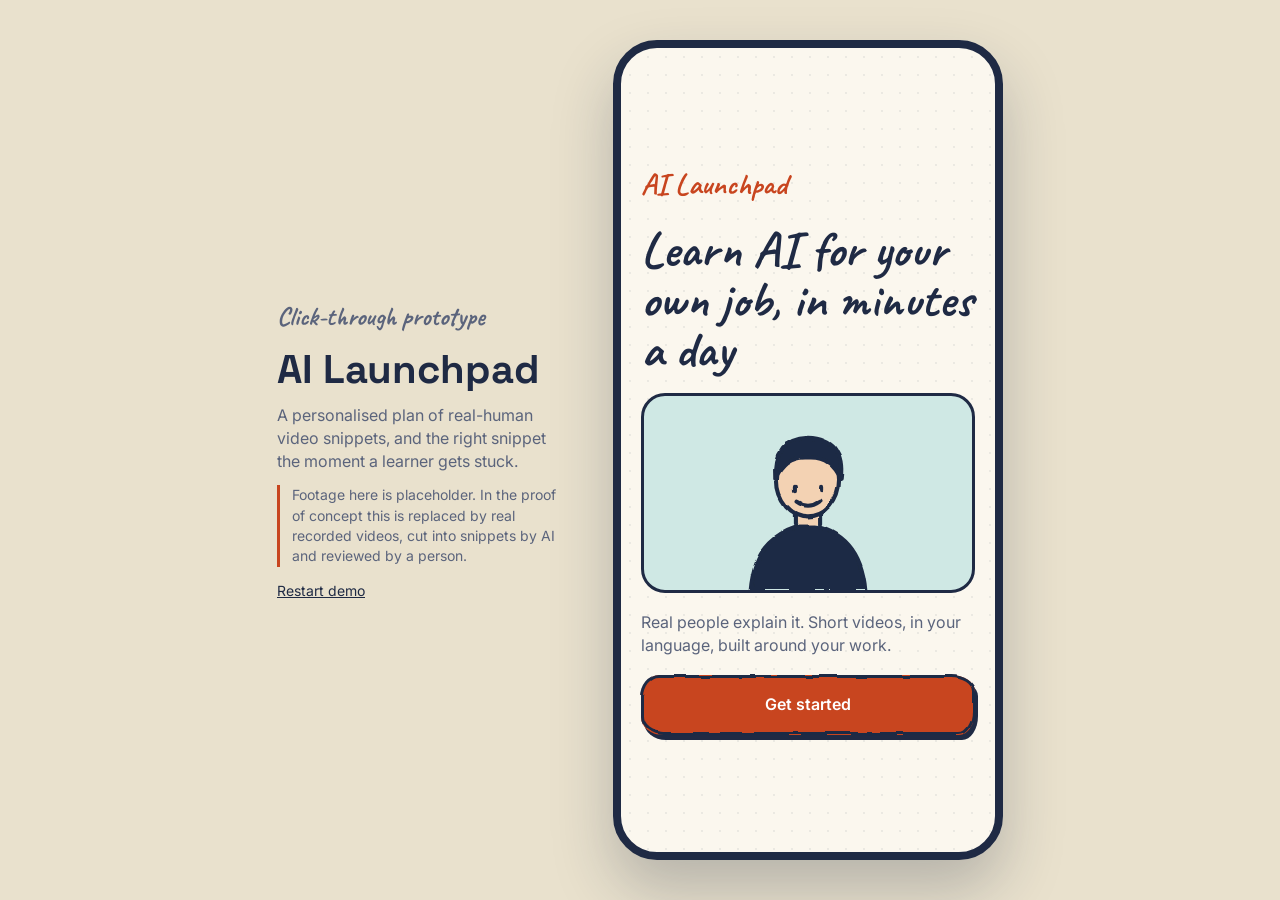
==== index.html @ 14c9eadf "Add click-through prototype: onboarding, plan, snippet player, I'm-stuck finder, progress, cohort St" ====
<!doctype html>
<html lang="en">
<head>
<meta charset="utf-8">
<meta name="viewport" content="width=device-width, initial-scale=1, viewport-fit=cover">
<meta name="theme-color" content="#FBF7EE">
<title>AI Launchpad: click-through prototype</title>
<link rel="preconnect" href="https://fonts.googleapis.com">
<link rel="preconnect" href="https://fonts.gstatic.com" crossorigin>
<link href="https://fonts.googleapis.com/css2?family=Caveat:wght@600;700&family=Inter:wght@400;500;600&family=Noto+Sans+Devanagari:wght@400;600&family=Noto+Sans+Telugu:wght@400;600&family=Space+Grotesk:wght@500;700&display=swap" rel="stylesheet">
<link rel="stylesheet" href="css/style.css">
</head>
<body>
<svg width="0" height="0" style="position:absolute" aria-hidden="true">
  <filter id="wobble" x="-5%" y="-5%" width="110%" height="110%">
    <feTurbulence type="fractalNoise" baseFrequency="0.04" numOctaves="2" seed="4" result="n"/>
    <feDisplacementMap in="SourceGraphic" in2="n" scale="4" xChannelSelector="R" yChannelSelector="G"/>
  </filter>
</svg>

<aside class="side">
  <p class="side-tag">Click-through prototype</p>
  <h1>AI Launchpad</h1>
  <p>A personalised plan of real-human video snippets, and the right snippet the moment a learner gets stuck.</p>
  <p class="side-note">Footage here is placeholder. In the proof of concept this is replaced by real recorded videos, cut into snippets by AI and reviewed by a person.</p>
  <button id="restart" class="link">Restart demo</button>
</aside>

<main class="phone" id="phone">
  <div id="app" class="app" aria-live="polite"></div>
</main>

<script src="js/data.js"></script>
<script src="js/app.js"></script>
</body>
</html>
---- css/style.css ----
:root {
  --paper: #FBF7EE; --card: #FFFDF7; --sand: #F3EAD3; --ink: #1F2A44; --mute: #5B647C;
  --rust: #C8451F; --teal: #1B6F6A; --mint: #CFE8E4; --peach: #F9D9C8; --sun: #F6D97A;
  --line: #1F2A44; --good: #1B6F6A; --bad: #B3321A;
  --font: "Inter", "Noto Sans Devanagari", "Noto Sans Telugu", system-ui, sans-serif;
  --head: "Space Grotesk", "Noto Sans Devanagari", "Noto Sans Telugu", system-ui, sans-serif;
  --hand: "Caveat", "Noto Sans Devanagari", "Noto Sans Telugu", cursive;
}
* { box-sizing: border-box; margin: 0; padding: 0; -webkit-tap-highlight-color: transparent; }
html, body { height: 100%; }
body { background: #E9E1CD; color: var(--ink); font-family: var(--font); font-size: 16px; line-height: 1.45;
  display: flex; align-items: center; justify-content: center; gap: 56px; }
button { font: inherit; color: inherit; cursor: pointer; border: none; background: none; }
button:focus-visible, input:focus-visible { outline: 3px solid var(--rust); outline-offset: 2px; }

.side { width: 280px; display: none; }
.side-tag { font-family: var(--hand); font-size: 26px; color: var(--rust); font-weight: 700; }
.side h1 { font-family: var(--head); font-size: 40px; line-height: 1.1; margin: 4px 0 12px; }
.side p { color: var(--mute); margin-bottom: 12px; }
.side-note { font-size: 14px; border-left: 3px solid var(--rust); padding-left: 12px; }
.link { color: var(--ink); text-decoration: underline; font-size: 14px; }

.phone { width: 100%; height: 100%; background: var(--paper); position: relative; overflow: hidden; }
@media (min-width: 900px) {
  .side { display: block; }
  .phone { width: 390px; height: min(820px, 94vh); border: 8px solid var(--ink); border-radius: 44px; box-shadow: 0 30px 60px rgba(31,42,68,.25); }
}
.app { height: 100%; display: flex; flex-direction: column; position: relative; }
.screen { flex: 1; overflow-y: auto; padding: 22px 20px 24px; display: flex; flex-direction: column; gap: 14px; animation: in .22s ease-out; }
@keyframes in { from { opacity: 0; transform: translateY(8px); } to { opacity: 1; transform: none; } }
@media (prefers-reduced-motion: reduce) { .screen, .sheet, .toast { animation: none !important; } }

h2 { font-family: var(--head); font-size: 28px; line-height: 1.15; }
h3 { font-family: var(--head); font-size: 18px; line-height: 1.25; }
.sub { color: var(--mute); }
.hand { font-family: var(--hand); font-size: 26px; font-weight: 700; color: var(--rust); line-height: 1.1; }
.row { display: flex; align-items: center; gap: 10px; }
.spread { justify-content: space-between; }
.grow { flex: 1; }
.stack { display: flex; flex-direction: column; gap: 10px; }

.btn { display: block; width: 100%; padding: 15px 18px; border-radius: 16px; font-weight: 600; text-align: center;
  background: var(--rust); color: #fff; border: 3px solid var(--ink); box-shadow: 0 4px 0 var(--ink); transition: transform .08s, box-shadow .08s; }
.btn:active { transform: translateY(3px); box-shadow: 0 1px 0 var(--ink); }
.btn.ghost { background: var(--card); color: var(--ink); }
.btn.teal { background: var(--teal); }
.btn[disabled] { opacity: .5; box-shadow: none; }

.choice { width: 100%; text-align: left; padding: 14px 16px; border-radius: 16px; background: var(--card); border: 3px solid var(--ink);
  display: flex; align-items: center; gap: 12px; font-weight: 500; }
.choice .ic { font-size: 24px; width: 34px; text-align: center; }
.choice.on { background: var(--peach); box-shadow: 0 3px 0 var(--ink); }
.choice.off { border-style: dashed; opacity: .6; cursor: default; }
.choice small { margin-left: auto; color: var(--mute); font-weight: 500; }
.choice .sm { font-size: 13px; color: var(--mute); display: block; font-weight: 400; }

.dots { display: flex; gap: 6px; }
.dots i { height: 6px; flex: 1; border-radius: 3px; background: var(--sand); }
.dots i.on { background: var(--rust); }

.hero { display: flex; flex-direction: column; justify-content: center; gap: 18px; flex: 1; }
.hero .logo { font-family: var(--hand); font-size: 30px; color: var(--rust); font-weight: 700; }
.hero h1 { font-family: var(--head); font-size: 36px; line-height: 1.1; }
.hero svg { width: 100%; max-width: 280px; align-self: center; }

.mins { display: flex; gap: 10px; }
.mins .choice { flex-direction: column; justify-content: center; text-align: center; padding: 20px 8px; gap: 2px; }
.mins b { font-family: var(--head); font-size: 32px; }

/* top bar and tab bar */
.top { display: flex; align-items: center; gap: 10px; padding: 14px 20px 6px; }
.pill { display: inline-flex; align-items: center; gap: 6px; padding: 4px 12px; border-radius: 99px; border: 2px solid var(--ink); background: var(--card); font-weight: 600; font-size: 14px; }
.tabs { display: flex; border-top: 3px solid var(--ink); background: var(--card); padding: 6px 8px calc(6px + env(safe-area-inset-bottom)); }
.tabs button { flex: 1; padding: 8px 4px; border-radius: 12px; font-size: 12px; font-weight: 600; color: var(--mute); display: flex; flex-direction: column; align-items: center; gap: 2px; }
.tabs button span { font-size: 22px; }
.tabs button.on { color: var(--rust); background: var(--peach); }

/* plan */
.day { display: flex; gap: 12px; align-items: center; padding: 14px; border-radius: 18px; background: var(--card); border: 3px solid var(--ink); text-align: left; width: 100%; }
.day.today { background: var(--peach); box-shadow: 0 4px 0 var(--ink); }
.day.locked { border-style: dashed; opacity: .75; }
.day .dn { font-family: var(--hand); font-size: 24px; font-weight: 700; width: 44px; color: var(--rust); }
.day .tag { font-size: 12px; color: var(--mute); font-weight: 600; text-transform: uppercase; letter-spacing: .04em; }
.day .chk { width: 28px; height: 28px; border-radius: 50%; border: 3px solid var(--ink); display: grid; place-items: center; font-size: 14px; flex: none; }
.day .chk.ok { background: var(--teal); color: #fff; }
.stat-row { display: flex; gap: 10px; }
.stat { flex: 1; background: var(--card); border: 3px solid var(--ink); border-radius: 16px; padding: 12px; text-align: center; }
.stat b { display: block; font-family: var(--head); font-size: 28px; line-height: 1; }
.stat span { font-size: 12px; color: var(--mute); }
.note { background: var(--sand); border: 2px dashed var(--ink); border-radius: 14px; padding: 10px 12px; font-size: 13px; color: var(--mute); }

/* player */
.player { display: flex; flex-direction: column; height: 100%; background: var(--paper); }
.stage { position: relative; background: var(--mint); aspect-ratio: 16/10; display: grid; place-items: end center; border-bottom: 3px solid var(--ink); overflow: hidden; }
.stage svg.person { height: 88%; filter: url(#wobble); }
.stage .badge { position: absolute; top: 10px; left: 10px; background: var(--card); border: 2px solid var(--ink); border-radius: 99px; padding: 2px 10px; font-size: 12px; font-weight: 600; }
.stage .ph { position: absolute; top: 10px; right: 10px; background: var(--sun); border: 2px solid var(--ink); border-radius: 8px; padding: 2px 8px; font-size: 11px; font-weight: 600; }
.stage video { width: 100%; height: 100%; object-fit: cover; }
.caption { position: absolute; left: 10px; right: 10px; bottom: 10px; background: rgba(31,42,68,.88); color: #fff; padding: 8px 12px; border-radius: 10px; font-size: 14px; line-height: 1.35; min-height: 40px; }
.bar { height: 8px; background: var(--sand); border-bottom: 2px solid var(--ink); cursor: pointer; }
.bar i { display: block; height: 100%; background: var(--rust); width: 0; }
.controls { display: flex; align-items: center; gap: 10px; padding: 12px 20px 4px; }
.round { width: 52px; height: 52px; border-radius: 50%; background: var(--rust); color: #fff; border: 3px solid var(--ink); font-size: 20px; flex: none; box-shadow: 0 3px 0 var(--ink); }
.chip { padding: 6px 12px; border-radius: 99px; border: 2px solid var(--ink); background: var(--card); font-size: 13px; font-weight: 600; }
.chip.on { background: var(--sun); }
.meta { padding: 4px 20px 10px; }
.player .foot { margin-top: auto; padding: 12px 20px calc(16px + env(safe-area-inset-bottom)); display: flex; flex-direction: column; gap: 10px; }
.stuck-btn { background: var(--sun); color: var(--ink); }

/* sheet */
.scrim { position: absolute; inset: 0; background: rgba(31,42,68,.45); display: flex; align-items: flex-end; z-index: 5; }
.sheet { width: 100%; max-height: 88%; overflow-y: auto; background: var(--paper); border: 3px solid var(--ink); border-bottom: none; border-radius: 26px 26px 0 0; padding: 18px 20px calc(20px + env(safe-area-inset-bottom)); display: flex; flex-direction: column; gap: 12px; animation: up .22s ease-out; }
@keyframes up { from { transform: translateY(40px); opacity: 0; } to { transform: none; opacity: 1; } }
.grab { width: 44px; height: 5px; border-radius: 3px; background: var(--ink); align-self: center; opacity: .3; }
.qbtn { text-align: left; padding: 12px 14px; border-radius: 14px; border: 2px solid var(--ink); background: var(--card); width: 100%; font-weight: 500; }
.search { display: flex; gap: 8px; }
.search input { flex: 1; min-width: 0; padding: 12px 14px; border-radius: 14px; border: 3px solid var(--ink); background: var(--card); font: inherit; }
.search button { padding: 0 16px; border-radius: 14px; border: 3px solid var(--ink); background: var(--ink); color: #fff; font-weight: 600; }
.hit { text-align: left; width: 100%; padding: 12px 14px; border-radius: 16px; border: 3px solid var(--ink); background: var(--card); display: flex; gap: 12px; align-items: center; }
.hit .len { font-family: var(--head); font-weight: 700; background: var(--sun); border: 2px solid var(--ink); border-radius: 12px; padding: 8px 10px; min-width: 56px; text-align: center; }
.hit small { color: var(--mute); display: block; }
.hit.best { background: var(--peach); box-shadow: 0 3px 0 var(--ink); }
.quick { display: flex; gap: 8px; }
.quick button { flex: 1; padding: 10px 6px; border-radius: 14px; border: 3px solid var(--ink); background: var(--mint); font-weight: 600; font-size: 13px; }

/* quiz */
.opt { text-align: left; width: 100%; padding: 14px 16px; border-radius: 16px; border: 3px solid var(--ink); background: var(--card); font-weight: 500; }
.opt.good { background: var(--mint); box-shadow: 0 3px 0 var(--good); border-color: var(--good); }
.opt.bad { background: var(--peach); border-color: var(--bad); }
.banner { padding: 14px; border-radius: 16px; border: 3px solid var(--ink); }
.banner.good { background: var(--mint); } .banner.bad { background: var(--peach); }

/* cohort */
.lb { display: flex; align-items: center; gap: 12px; padding: 12px 14px; border-radius: 16px; border: 3px solid var(--ink); background: var(--card); }
.lb.me { background: var(--sun); box-shadow: 0 3px 0 var(--ink); }
.lb .rk { font-family: var(--head); font-weight: 700; width: 24px; }
.av { width: 38px; height: 38px; border-radius: 50%; border: 3px solid var(--ink); display: grid; place-items: center; font-weight: 700; background: var(--mint); flex: none; }
.week { display: flex; gap: 8px; justify-content: space-between; }
.week div { flex: 1; text-align: center; font-size: 12px; font-weight: 600; color: var(--mute); }
.week i { display: grid; place-items: center; width: 100%; aspect-ratio: 1; border-radius: 50%; border: 3px solid var(--ink); margin-top: 4px; font-style: normal; background: var(--card); }
.week i.ok { background: var(--rust); color: #fff; }

.toast { position: absolute; left: 20px; right: 20px; top: 16px; z-index: 9; background: var(--ink); color: #fff; border-radius: 14px; padding: 12px 14px; font-size: 14px; animation: in .2s; }
.confetti { font-size: 56px; text-align: center; }

/* ---- hand-drawn pass: wobbly ink outlines drawn on a pseudo-element so text stays crisp ---- */
.btn, .choice, .day, .stat, .lb, .opt, .hit, .qbtn, .pill, .banner, .note, .chip, .round, .av, .quick button, .search input, .search button, .week i {
  position: relative; border-color: transparent !important; border-radius: 18px 24px 16px 22px / 22px 16px 24px 18px;
}
.pill, .chip { border-radius: 99px 80px 99px 90px / 80px 99px 85px 99px; }
.round, .av, .week i { border-radius: 50%; }
.btn::after, .choice::after, .day::after, .stat::after, .lb::after, .opt::after, .hit::after, .qbtn::after, .pill::after, .banner::after,
.note::after, .chip::after, .round::after, .av::after, .quick button::after, .search input::after, .search button::after, .week i::after {
  content: ""; position: absolute; inset: -3px; border: 3px var(--bs, solid) var(--ink); border-radius: inherit; filter: url(#wobble); pointer-events: none;
}
.search input { overflow: visible; }
.note, .choice.off, .day.locked { --bs: dashed; }
.opt.good::after { border-color: var(--good); } .opt.bad::after { border-color: var(--bad); }
.btn { box-shadow: 3px 5px 0 var(--ink); }
.day.today, .choice.on, .lb.me, .hit.best { box-shadow: 3px 5px 0 var(--ink); }
.stage::before, .screen > h2::after { content: none; }
h2 { font-family: var(--hand); font-size: 38px; font-weight: 700; line-height: 1; }
h3 { font-family: var(--hand); font-size: 25px; font-weight: 700; line-height: 1.1; }
.hero h1 { font-family: var(--hand); font-size: 50px; font-weight: 700; line-height: 1; }
.mins b, .stat b { font-family: var(--hand); font-size: 40px; }
.screen > div > h2, .screen > h2 { background: linear-gradient(transparent 82%, var(--sun) 82%, var(--sun) 94%, transparent 94%); display: inline-block; align-self: flex-start; }
.phone { background-image: radial-gradient(rgba(31,42,68,.07) 1px, transparent 1.2px); background-size: 18px 18px; }
.tabs { border-top-color: transparent; position: relative; }
.tabs::before { content: ""; position: absolute; left: 0; right: 0; top: -2px; height: 4px; background: var(--ink); filter: url(#wobble); }
.stage, .bar { border-color: transparent; }
.stage { border-bottom: 0; } .bar { border-bottom: 0; height: 10px; background: linear-gradient(var(--sand), var(--sand)); position: relative; }
.bar::after { content: ""; position: absolute; left: 0; right: 0; bottom: 0; height: 3px; background: var(--ink); filter: url(#wobble); }
.sheet { border-radius: 30px 22px 0 0 / 24px 30px 0 0; }
.scrim .sheet { border-top-width: 4px; }
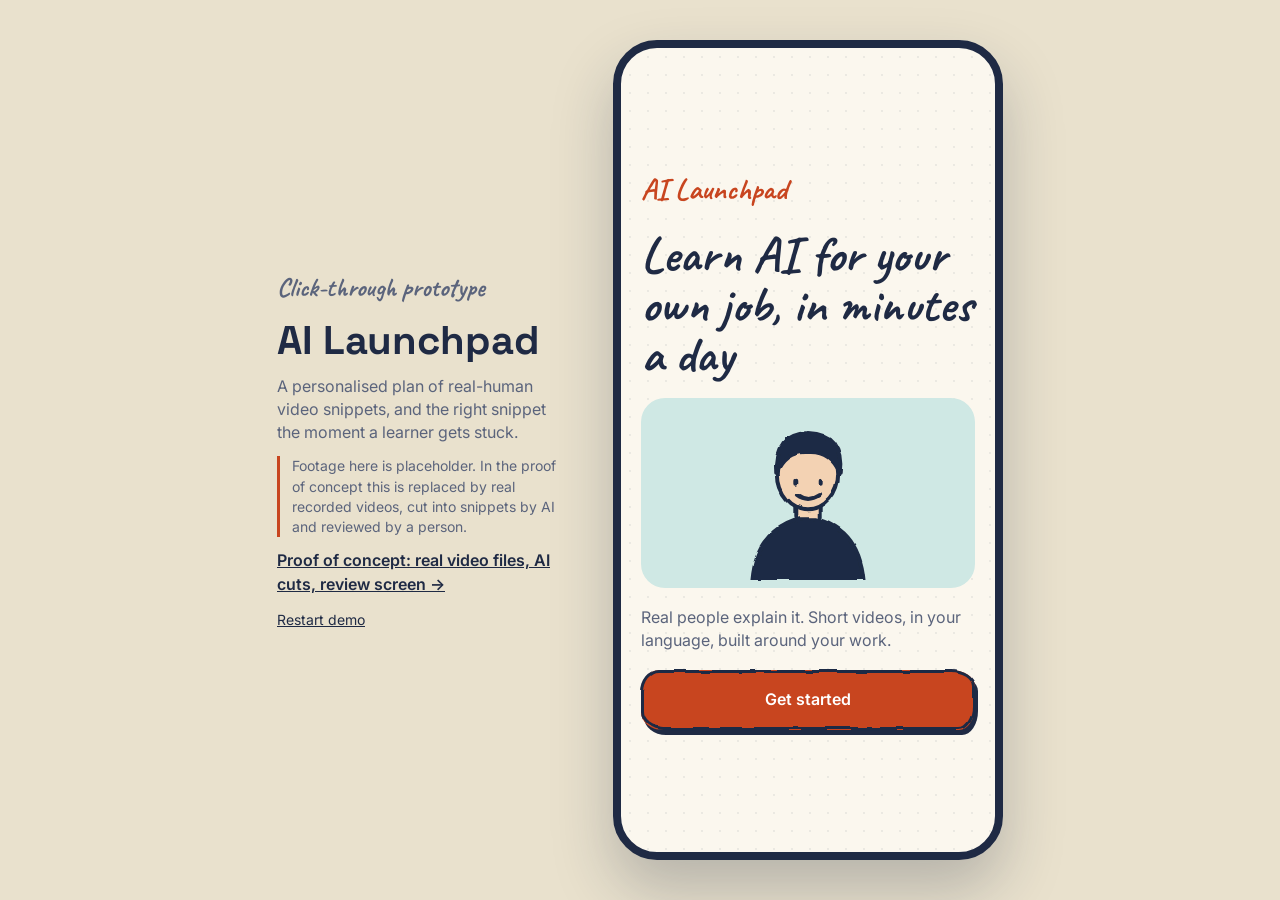
==== commit 418e2a26: "Add proof of concept: content studio pipeline, snippet library, learner app and review screen - stud" ====
--- a/index.html
+++ b/index.html
@@ -23,6 +23,7 @@
   <h1>AI Launchpad</h1>
   <p>A personalised plan of real-human video snippets, and the right snippet the moment a learner gets stuck.</p>
   <p class="side-note">Footage here is placeholder. In the proof of concept this is replaced by real recorded videos, cut into snippets by AI and reviewed by a person.</p>
+  <p><a href="poc/" style="color:#1F2A44;font-weight:600">Proof of concept: real video files, AI cuts, review screen →</a></p>
   <button id="restart" class="link">Restart demo</button>
 </aside>
 
--- a/css/style.css
+++ b/css/style.css
@@ -172,3 +172,58 @@
 .bar::after { content: ""; position: absolute; left: 0; right: 0; bottom: 0; height: 3px; background: var(--ink); filter: url(#wobble); }
 .sheet { border-radius: 30px 22px 0 0 / 24px 30px 0 0; }
 .scrim .sheet { border-top-width: 4px; }
+
+/* ---- v2: topic and level screens, plan-building step, exercise ---- */
+.tnum { font-variant-numeric: tabular-nums; }
+.hero-art { background: var(--mint); border-radius: 24px; display: grid; place-items: end center; height: 190px; overflow: hidden; position: relative; }
+.hero-art svg { height: 92%; filter: url(#wobble); }
+.choice .num { width: 28px; height: 28px; border-radius: 50%; display: grid; place-items: center; font-family: var(--head); font-weight: 700; color: #fff; background: transparent; flex: none; }
+.choice.on .num { background: var(--rust); }
+.row .btn { flex: 1; width: auto; }
+.bl { display: flex; gap: 10px; align-items: flex-start; font-weight: 500; opacity: 0; animation: in .4s ease-out forwards; animation-delay: var(--d, 0s); }
+.bl > span:first-child { color: var(--teal); font-weight: 700; }
+.bl.day > span:first-child { color: var(--rust); }
+@media (prefers-reduced-motion: reduce) { .bl { opacity: 1; animation: none; } }
+
+.ex { display: flex; flex-direction: column; height: 100%; }
+.ex-body { flex: 1; overflow-y: auto; padding: 8px 20px 16px; display: flex; flex-direction: column; gap: 12px; }
+.ex-foot { padding: 10px 20px calc(14px + env(safe-area-inset-bottom)); display: flex; flex-direction: column; gap: 8px; background: var(--card); position: relative; }
+.ex-foot::before { content: ""; position: absolute; left: 0; right: 0; top: -2px; height: 4px; background: var(--ink); filter: url(#wobble); }
+.task { background: var(--sun); padding: 6px 14px 10px; border: 3px solid transparent; }
+.task .hand { color: var(--ink); font-size: 22px; }
+.task p { font-weight: 600; }
+.bubble { padding: 10px 14px 12px; border: 3px solid transparent; max-width: 94%; }
+.bubble small { display: block; font-size: 11px; font-weight: 600; letter-spacing: .04em; text-transform: uppercase; color: var(--mute); margin-bottom: 2px; }
+.bubble.me { align-self: flex-end; background: var(--mint); }
+.bubble.ai { align-self: flex-start; background: var(--card); }
+.bubble.stale { opacity: .55; }
+mark { background: var(--sun); color: inherit; padding: 2px 7px; border-radius: 8px; display: inline-block; margin-top: 4px; }
+.lines { list-style: none; display: flex; flex-direction: column; gap: 8px; margin-top: 6px; }
+.lines li { padding-left: 10px; border-left: 4px solid var(--bad); font-size: 14.5px; }
+.lines li.ok { border-left-color: var(--good); }
+.lines em { display: block; font-style: normal; font-size: 12.5px; font-weight: 600; color: var(--bad); }
+.lines li.ok em { color: var(--good); }
+.dnote { font-size: 12.5px; color: var(--mute); margin-top: 6px; }
+.typing { display: flex; gap: 5px; padding: 6px 0; }
+.typing i { width: 8px; height: 8px; border-radius: 50%; background: var(--mute); animation: bob 1s infinite; }
+.typing i:nth-child(2) { animation-delay: .15s; } .typing i:nth-child(3) { animation-delay: .3s; }
+@keyframes bob { 0%, 60%, 100% { transform: none; opacity: .4; } 30% { transform: translateY(-4px); opacity: 1; } }
+.pchips { display: flex; flex-direction: column; gap: 6px; }
+.pchip { text-align: left; padding: 6px 12px; background: var(--paper); border: 2px solid transparent; font-size: 13.5px; font-weight: 500; line-height: 1.3; }
+.pchip.on { background: var(--sun); }
+.pulse { animation: pulse 1.6s ease-in-out 3; }
+@keyframes pulse { 50% { transform: scale(1.04) rotate(-1deg); } }
+@media (prefers-reduced-motion: reduce) { .typing i, .pulse { animation: none; } }
+.plain { list-style: none; display: flex; flex-direction: column; gap: 4px; margin-top: 4px; }
+.plain li::before { content: "✓ "; color: var(--good); font-weight: 700; }
+.day .chk { font-size: 12px; }
+
+.task, .bubble, .pchip { position: relative; border-radius: 18px 24px 16px 22px / 22px 16px 24px 18px; }
+.pchip { border-radius: 14px 18px 13px 17px / 17px 13px 18px 14px; }
+.task::after, .bubble::after, .pchip::after { content: ""; position: absolute; inset: -3px; border: 3px solid var(--ink); border-radius: inherit; filter: url(#wobble); pointer-events: none; }
+.pchip::after { border-width: 2px; inset: -2px; }
+
+/* chat layout for the exercise: the picks scroll with the conversation, only the two buttons stay fixed */
+.composer { display: flex; flex-direction: column; gap: 6px; padding-top: 4px; }
+.ex-foot { padding-top: 12px; }
+.pchip { background: var(--card); padding: 8px 12px; font-size: 14px; }
